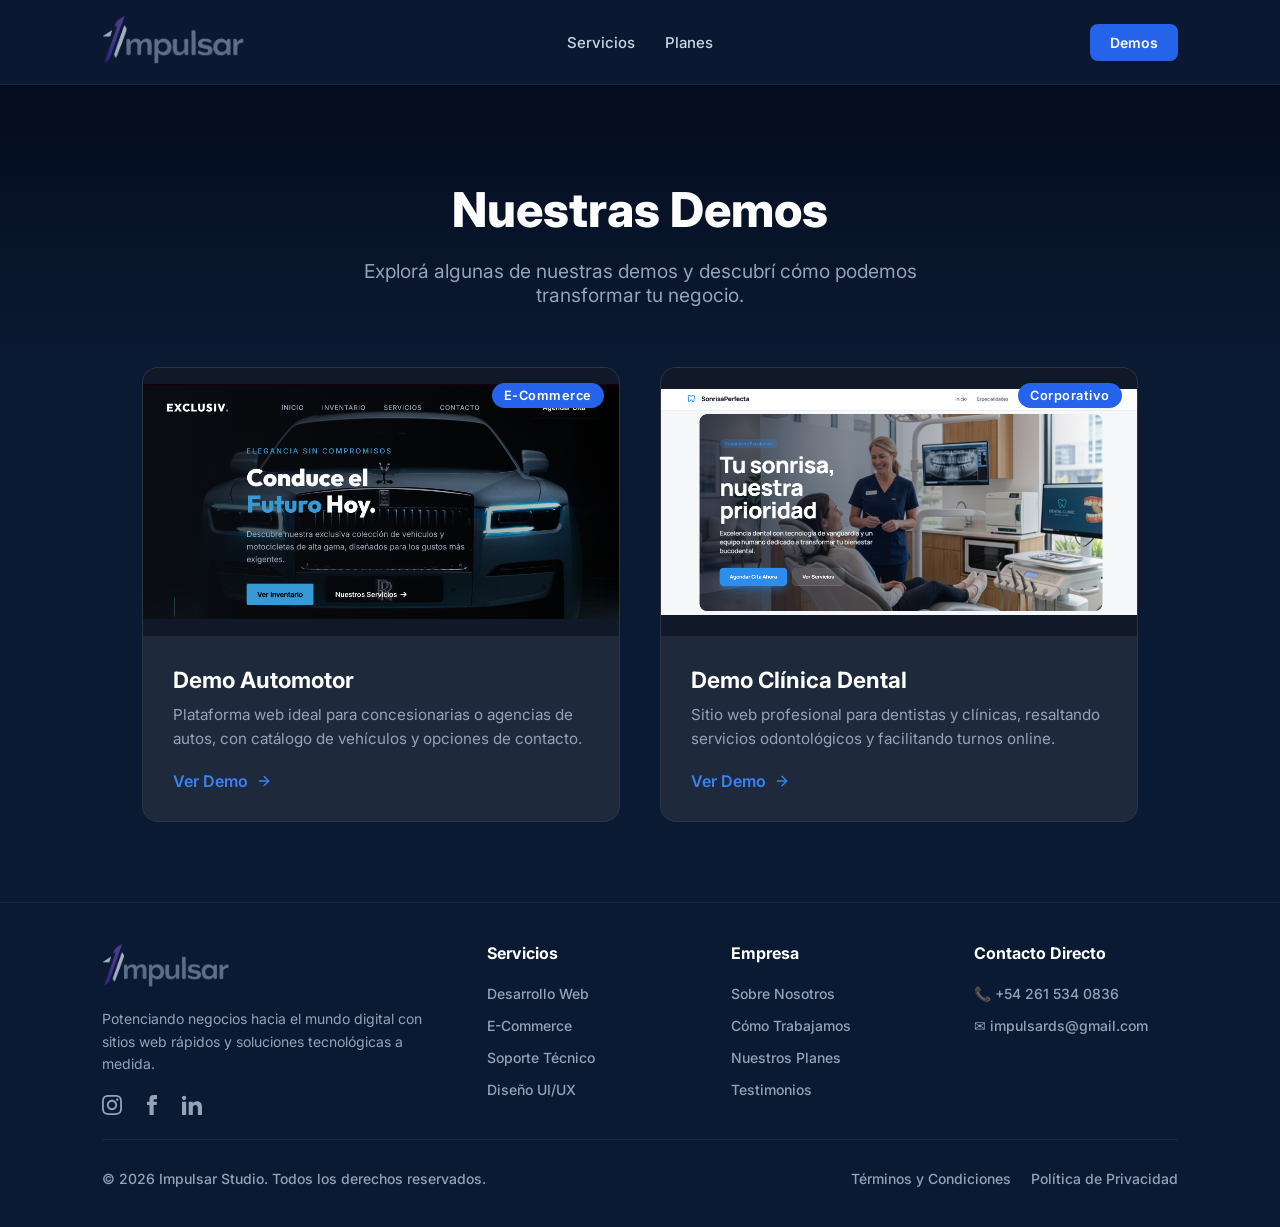
==== demos.html @ 62eaecca "feat: add floating WhatsApp button, update navigation link, and include demo project assets" ====
<!doctype html>
<html lang="es">
  <head>
    <meta charset="UTF-8" />
    <meta name="viewport" content="width=device-width, initial-scale=1.0" />
    <title>Demos | Impulsar Studio</title>

    <link rel="preconnect" href="https://fonts.googleapis.com" />
    <link rel="preconnect" href="https://fonts.gstatic.com" crossorigin />
    <link
      href="https://fonts.googleapis.com/css2?family=Inter:wght@400;500;600;700;800&display=swap"
      rel="stylesheet"
    />
    <link rel="stylesheet" href="css/reset.css" />
    <link rel="stylesheet" href="css/hero.css" />
    <link rel="stylesheet" href="css/footer.css" />
    <link rel="stylesheet" href="css/animations.css" />

    <style>
      .portfolio-header {
        text-align: center;
        padding: 180px 8% 60px;
        background: linear-gradient(to bottom, #020817, #0b1a33);
      }
      .portfolio-header h1 {
        font-size: 3rem;
        font-weight: 800;
        margin-bottom: 20px;
      }
      .portfolio-header p {
        font-size: 1.2rem;
        color: #94a3b8;
        max-width: 600px;
        margin: 0 auto;
      }

      .portfolio-grid {
        display: grid;
        grid-template-columns: repeat(auto-fit, minmax(320px, 1fr));
        gap: 40px;
        padding: 0 8% 80px;
        max-width: 1200px;
        margin: 0 auto;
      }

      .project-card {
        background: #1e293b;
        border-radius: 16px;
        overflow: hidden;
        border: 1px solid rgba(255, 255, 255, 0.05);
        transition:
          transform 0.4s ease,
          box-shadow 0.4s ease;
      }

      .project-card:hover {
        transform: translateY(-10px);
        box-shadow: 0 20px 40px rgba(0, 0, 0, 0.5);
        border-color: rgba(37, 99, 235, 0.4);
      }

      .project-image {
        width: 100%;
        aspect-ratio: 16 / 9;
        overflow: hidden;
        position: relative;
        background: #111827;
      }

      .project-image img {
        width: 100%;
        height: 100%;
        object-fit: contain;
        transition: transform 0.6s ease;
      }

      .project-card:hover .project-image img {
        transform: scale(1.05);
      }

      .project-category {
        position: absolute;
        top: 15px;
        right: 15px;
        background: #2563eb;
        color: white;
        padding: 5px 12px;
        border-radius: 20px;
        font-size: 0.8rem;
        font-weight: 600;
        letter-spacing: 0.5px;
      }

      .project-info {
        padding: 30px;
      }

      .project-info h3 {
        font-size: 1.4rem;
        color: #fff;
        margin-bottom: 10px;
      }

      .project-info p {
        color: #94a3b8;
        font-size: 0.95rem;
        line-height: 1.6;
        margin-bottom: 20px;
      }

      .project-link {
        display: inline-flex;
        align-items: center;
        gap: 8px;
        color: #3b82f6;
        font-weight: 600;
        text-decoration: none;
        transition: color 0.3s ease;
      }

      .project-link:hover {
        color: #60a5fa;
      }

      .project-link svg {
        transition: transform 0.3s ease;
      }

      .project-link:hover svg {
        transform: translateX(4px);
      }
    </style>
  </head>

  <body>
    <!-- ================= NAVBAR ================= -->
    <header
      class="navbar"
      style="background: rgba(11, 26, 51, 0.95); backdrop-filter: blur(10px)"
    >
      <div class="nav-brand">
        <a href="index.html">
          <img src="img/impulsar_logo.png" alt="Impulsar Studio" class="logo" />
        </a>
      </div>
      <div class="nav-menu">
        <ul class="nav-links">
          <li><a href="index.html#servicios">Servicios</a></li>
          <li><a href="index.html#precios">Planes</a></li>
        </ul>
        <a href="demos.html" class="nav-cta">Demos</a>
      </div>

      <!-- Hamburger Menu para móviles -->
      <button class="mobile-menu-btn" aria-label="Abrir menú">
        <svg
          xmlns="http://www.w3.org/2000/svg"
          width="24"
          height="24"
          viewBox="0 0 24 24"
          fill="none"
          stroke="currentColor"
          stroke-width="2"
          stroke-linecap="round"
          stroke-linejoin="round"
        >
          <line x1="3" y1="12" x2="21" y2="12"></line>
          <line x1="3" y1="6" x2="21" y2="6"></line>
          <line x1="3" y1="18" x2="21" y2="18"></line>
        </svg>
      </button>
    </header>

    <!-- ================= HEADER PORTAFOLIO ================= -->
    <section class="portfolio-header" data-animation="fade-up">
      <h1>Nuestras Demos</h1>
      <p>
        Explorá algunas de nuestras demos y descubrí cómo podemos transformar tu
        negocio.
      </p>
    </section>

    <!-- ================= GRID DE PROYECTOS ================= -->
    <section class="portfolio-grid">
      <!-- Proyecto 1: Tienda Online -->
      <div class="project-card" data-animation="fade-up" data-delay="100">
        <div class="project-image">
          <div class="project-category">E-Commerce</div>
          <img
            src="img/demo_automotor.png"
            alt="Demo Automotor"
          />
        </div>
        <div class="project-info">
          <h3>Demo Automotor</h3>
          <p>
            Plataforma web ideal para concesionarias o agencias de autos, con
            catálogo de vehículos y opciones de contacto.
          </p>
          <a href="https://impulsarplantilla1.netlify.app/" target="_blank" class="project-link">
            Ver Demo
            <svg
              xmlns="http://www.w3.org/2000/svg"
              width="16"
              height="16"
              viewBox="0 0 24 24"
              fill="none"
              stroke="currentColor"
              stroke-width="2"
              stroke-linecap="round"
              stroke-linejoin="round"
            >
              <line x1="5" y1="12" x2="19" y2="12"></line>
              <polyline points="12 5 19 12 12 19"></polyline>
            </svg>
          </a>
        </div>
      </div>

      <!-- Proyecto 2: Menú QR -->
      <div class="project-card" data-animation="fade-up" data-delay="200" style="display: none;">
        <div class="project-image">
          <div class="project-category">Gastronomía</div>
          <img
            src="https://images.unsplash.com/photo-1555396273-367ea4eb4db5?w=800&h=600&fit=crop"
            alt="Menú Digital Inteligente"
          />
        </div>
        <div class="project-info">
          <h3>Menú Digital Interactivo</h3>
          <p>
            Catálogo gastronómico accesible mediante códigos QR, optimizado para
            lectura ágil en móviles y con fotografías en alta calidad.
          </p>
          <a href="#" class="project-link">
            Ver Demo
            <svg
              xmlns="http://www.w3.org/2000/svg"
              width="16"
              height="16"
              viewBox="0 0 24 24"
              fill="none"
              stroke="currentColor"
              stroke-width="2"
              stroke-linecap="round"
              stroke-linejoin="round"
            >
              <line x1="5" y1="12" x2="19" y2="12"></line>
              <polyline points="12 5 19 12 12 19"></polyline>
            </svg>
          </a>
        </div>
      </div>

      <!-- Proyecto 3: Página Institucional -->
      <div class="project-card" data-animation="fade-up" data-delay="300">
        <div class="project-image">
          <div class="project-category">Corporativo</div>
          <img
            src="img/demo_dentista.png"
            alt="Demo Clínica Dental"
          />
        </div>
        <div class="project-info">
          <h3>Demo Clínica Dental</h3>
          <p>
            Sitio web profesional para dentistas y clínicas, resaltando
            servicios odontológicos y facilitando turnos online.
          </p>
          <a href="https://impulsarplantilla2.netlify.app/" target="_blank" class="project-link">
            Ver Demo
            <svg
              xmlns="http://www.w3.org/2000/svg"
              width="16"
              height="16"
              viewBox="0 0 24 24"
              fill="none"
              stroke="currentColor"
              stroke-width="2"
              stroke-linecap="round"
              stroke-linejoin="round"
            >
              <line x1="5" y1="12" x2="19" y2="12"></line>
              <polyline points="12 5 19 12 12 19"></polyline>
            </svg>
          </a>
        </div>
      </div>

      <!-- Proyecto 4: Landing Page -->
      <div class="project-card" data-animation="fade-up" data-delay="400" style="display: none;">
        <div class="project-image">
          <div class="project-category">Landing Page</div>
          <img
            src="https://images.unsplash.com/photo-1460925895917-afdab827c52f?w=800&h=600&fit=crop"
            alt="Campaña Inmobiliaria"
          />
        </div>
        <div class="project-info">
          <h3>Campaña Inmobiliaria</h3>
          <p>
            Página de aterrizaje de alta conversión diseñada específicamente
            para capturar leads y derivarlos a WhatsApp instantáneamente.
          </p>
          <a href="#" class="project-link">
            Ver Demo
            <svg
              xmlns="http://www.w3.org/2000/svg"
              width="16"
              height="16"
              viewBox="0 0 24 24"
              fill="none"
              stroke="currentColor"
              stroke-width="2"
              stroke-linecap="round"
              stroke-linejoin="round"
            >
              <line x1="5" y1="12" x2="19" y2="12"></line>
              <polyline points="12 5 19 12 12 19"></polyline>
            </svg>
          </a>
        </div>
      </div>
    </section>

    <!-- ================= FOOTER ================= -->
    <footer class="footer-section">
      <div class="footer-container">
        <div class="footer-brand">
          <div class="footer-brand-header">
            <img
              src="img/impulsar_logo.png"
              alt="Impulsar Studio Logo"
              class="footer-logo"
            />
          </div>
          <p>
            Potenciando negocios hacia el mundo digital con sitios web rápidos y
            soluciones tecnológicas a medida.
          </p>
          <ul class="footer-socials">
            <li>
              <a
                href="https://www.instagram.com/impulsar.ds?igsh=MTl3MHBjcjZ0eWt0cw=="
                target="_blank"
                aria-label="Instagram"
              >
                <!-- Instagram Icon -->
                <svg xmlns="http://www.w3.org/2000/svg" viewBox="0 0 24 24">
                  <path
                    d="M12 2.163c3.204 0 3.584.012 4.85.07 3.252.148 4.771 1.691 4.919 4.919.058 1.265.069 1.645.069 4.849 0 3.205-.012 3.584-.069 4.849-.149 3.225-1.664 4.771-4.919 4.919-1.266.058-1.644.07-4.85.07-3.204 0-3.584-.012-4.849-.07-3.26-.149-4.771-1.699-4.919-4.92-.058-1.265-.07-1.644-.07-4.849 0-3.204.013-3.583.07-4.849.149-3.227 1.664-4.771 4.919-4.919 1.266-.057 1.645-.069 4.849-.069zm0-2.163c-3.259 0-3.667.014-4.947.072-4.358.2-6.78 2.618-6.98 6.98-.059 1.281-.073 1.689-.073 4.948 0 3.259.014 3.668.072 4.948.2 4.358 2.618 6.78 6.98 6.98 1.281.058 1.689.072 4.948.072 3.259 0 3.668-.014 4.948-.072 4.354-.2 6.782-2.618 6.979-6.98.059-1.28.073-1.689.073-4.948 0-3.259-.014-3.667-.072-4.947-.196-4.354-2.617-6.78-6.979-6.98-1.281-.059-1.69-.073-4.949-.073zm0 5.838c-3.403 0-6.162 2.759-6.162 6.162s2.759 6.163 6.162 6.163 6.162-2.759 6.162-6.163c0-3.403-2.759-6.162-6.162-6.162zm0 10.162c-2.209 0-4-1.79-4-4 0-2.209 1.791-4 4-4s4 1.791 4 4c0 2.21-1.791 4-4 4zm6.406-11.845c-.796 0-1.441.645-1.441 1.44s.645 1.44 1.441 1.44c.795 0 1.439-.645 1.439-1.44s-.644-1.44-1.439-1.44z"
                  />
                </svg>
              </a>
            </li>
            <li>
              <a
                href="https://www.facebook.com/share/17s3nPwLS1/"
                target="_blank"
                aria-label="Facebook"
              >
                <!-- Facebook Icon -->
                <svg xmlns="http://www.w3.org/2000/svg" viewBox="0 0 24 24">
                  <path
                    d="M9 8h-3v4h3v12h5v-12h3.642l.358-4h-4v-1.667c0-.955.192-1.333 1.115-1.333h2.885v-5h-3.808c-3.596 0-5.192 1.583-5.192 4.615v3.385z"
                  />
                </svg>
              </a>
            </li>
            <li>
              <a
                href="https://www.linkedin.com/in/impulsarstudio"
                target="_blank"
                aria-label="LinkedIn"
              >
                <!-- LinkedIn Icon -->
                <svg xmlns="http://www.w3.org/2000/svg" viewBox="0 0 24 24">
                  <path
                    d="M4.98 3.5c0 1.381-1.11 2.5-2.48 2.5s-2.48-1.119-2.48-2.5c0-1.38 1.11-2.5 2.48-2.5s2.48 1.12 2.48 2.5zm.02 4.5h-5v16h5v-16zm7.982 0h-4.968v16h4.969v-8.399c0-4.67 6.029-5.052 6.029 0v8.399h4.988v-10.131c0-7.88-8.922-7.593-11.018-3.714v-2.155z"
                  />
                </svg>
              </a>
            </li>
          </ul>
        </div>

        <div class="footer-links-grid">
          <div class="footer-column">
            <h3>Servicios</h3>
            <ul>
              <li><a href="index.html#servicios">Desarrollo Web</a></li>
              <li><a href="index.html#servicios">E-Commerce</a></li>
              <li><a href="index.html#servicios">Soporte Técnico</a></li>
              <li><a href="index.html#servicios">Diseño UI/UX</a></li>
            </ul>
          </div>

          <div class="footer-column">
            <h3>Empresa</h3>
            <ul>
              <li><a href="sobre-nosotros.html">Sobre Nosotros</a></li>
              <li><a href="index.html#como-trabajamos">Cómo Trabajamos</a></li>
              <li><a href="index.html#precios">Nuestros Planes</a></li>
              <li><a href="index.html#testimonios">Testimonios</a></li>
            </ul>
          </div>
          <div class="footer-column">
            <h3>Contacto Directo</h3>
            <ul>
              <li><a href="#">📞 +54 261 534 0836</a></li>
              <li><a href="#">✉ impulsards@gmail.com</a></li>
            </ul>
          </div>
        </div>
      </div>

      <div class="footer-bottom">
        <p>© 2026 Impulsar Studio. Todos los derechos reservados.</p>
        <ul class="footer-legal-links">
          <li><a href="terminos.html">Términos y Condiciones</a></li>
          <li><a href="privacidad.html">Política de Privacidad</a></li>
        </ul>
      </div>
    </footer>

    <script src="js/main.js"></script>
  </body>
</html>
---- css/hero.css ----
/* ================= HERO ================= */

.hero {
  height: 100vh;
  background-image:
    linear-gradient(rgba(11, 26, 51, 0.7), rgba(11, 26, 51, 0.7)),
    url("../img/fondo1_animado.gif");
  background-size: cover;
  background-position: center;
  display: flex;
  flex-direction: column;
  justify-content: center;
  align-items: center;
  text-align: center;
}

.navbar {
  position: fixed;
  top: 0;
  left: 0;
  width: 100%;
  display: flex;
  justify-content: space-between;
  align-items: center;
  padding: 15px 8%;
  background: rgba(11, 26, 51, 0.6);
  backdrop-filter: blur(10px);
  -webkit-backdrop-filter: blur(10px);
  z-index: 1000;
  border-bottom: 1px solid rgba(255, 255, 255, 0.05);
}

.logo {
  height: 50px;
  width: auto;
}

.nav-menu {
  display: flex;
  align-items: center;
  gap: 30px;
}

.mobile-menu-btn {
  display: none;
  background: transparent;
  border: none;
  color: white;
  cursor: pointer;
}

.nav-links {
  position: absolute;
  left: 50%;
  transform: translateX(-50%);
  display: flex;
  gap: 30px;
  list-style: none;
}

.nav-links a {
  color: #cbd5e1;
  text-decoration: none;
  font-size: 15px;
  font-weight: 500;
  transition: 0.3s;
}

.nav-links a:hover {
  color: #fff;
}

.nav-cta {
  background: #2563eb;
  padding: 10px 20px;
  border-radius: 8px;
  color: white;
  text-decoration: none;
  font-weight: 600;
  font-size: 14px;
  transition: 0.3s;
}

.nav-cta:hover {
  background: #1d4ed8;
}

.hero-content h1 {
  font-size: 56px;
  font-weight: 800;
  letter-spacing: -1.5px;
  line-height: 1.1;
  margin-bottom: 24px;
  max-width: 800px;
  margin-left: auto;
  margin-right: auto;
}

.hero-content p {
  font-size: 20px;
  line-height: 1.6;
  color: #cbd5e1;
  margin-bottom: 40px;
  max-width: 650px;
  margin-left: auto;
  margin-right: auto;
}

.btn-primary {
  background: #2563eb;
  padding: 14px 28px;
  border-radius: 8px;
  text-decoration: none;
  color: white;
  transition: 0.3s;
}

.btn-primary:hover {
  background: #1d4ed8;
}

/* ================= RESPONSIVE NAVBAR ================= */
@media (max-width: 900px) {
  .mobile-menu-btn {
    display: block;
    z-index: 1001;
  }

  .nav-menu {
    position: absolute;
    top: 100%;
    left: 0;
    width: 100%;
    background: rgba(11, 26, 51, 0.95);
    backdrop-filter: blur(10px);
    flex-direction: column;
    align-items: center;
    padding: 30px 0;
    gap: 20px;
    border-bottom: 1px solid rgba(255, 255, 255, 0.05);
    display: none; /* Hidden by default */
  }

  .nav-menu.active {
    display: flex;
  }

  .nav-links {
    position: static;
    transform: none;
    flex-direction: column;
    align-items: center;
    gap: 20px;
  }
}

@media (max-width: 768px) {
  .hero-content h1 {
    font-size: 32px;
  }

  .hero-content p {
    font-size: 16px;
  }

  .hide-mobile {
    display: none !important;
  }
}
---- css/footer.css ----
/* ================= FOOTER ================= */

.footer-section {
  padding: 40px 8%;
  background: #0b1a33;
  border-top: 1px solid rgba(255, 255, 255, 0.05);
}

.footer-container {
  display: flex;
  flex-direction: column;
  gap: 40px;
  max-width: 1200px;
  margin: 0 auto;
}

@media (min-width: 1024px) {
  .footer-container {
    flex-direction: row;
    justify-content: space-between;
    align-items: flex-start;
  }
}

.footer-brand {
  display: flex;
  flex-direction: column;
  gap: 20px;
  flex: 1;
}

.footer-brand-header {
  display: flex;
  align-items: center;
  gap: 10px;
}

.footer-logo {
  height: 45px;
  width: auto;
}

.footer-brand p {
  color: #94a3b8;
  font-size: 14px;
  line-height: 1.6;
  max-width: 320px;
}

.footer-socials {
  display: flex;
  gap: 20px;
  list-style: none;
}

.footer-socials a {
  color: #94a3b8;
  transition: 0.3s;
}

.footer-socials a:hover {
  color: #5b44c1;
}

/* Redes SVG icons (simulating react-icons/lucide) */
.footer-socials svg {
  width: 20px;
  height: 20px;
  fill: currentColor;
}

.footer-links-grid {
  display: grid;
  grid-template-columns: 1fr;
  gap: 40px;
  flex: 2;
  width: 100%;
}

@media (min-width: 768px) {
  .footer-links-grid {
    grid-template-columns: repeat(3, 1fr);
  }
}

.footer-column h3 {
  font-size: 16px;
  font-weight: 700;
  margin-bottom: 20px;
}

.footer-column ul {
  list-style: none;
  display: flex;
  flex-direction: column;
  gap: 12px;
}

.footer-column a {
  color: #94a3b8;
  font-size: 14px;
  font-weight: 500;
  text-decoration: none;
  transition: 0.3s;
}

.footer-column a:hover {
  color: #5b44c1;
}

.footer-bottom {
  display: flex;
  flex-direction: column;
  gap: 20px;
  padding-top: 30px;
  margin-top: 20px;
  border-top: 1px solid rgba(255, 255, 255, 0.05);
  font-size: 14px;
  font-weight: 500;
  color: #94a3b8;
}

@media (min-width: 768px) {
  .footer-bottom {
    flex-direction: row;
    justify-content: space-between;
    align-items: center;
  }
}

.footer-legal-links {
  display: flex;
  flex-direction: column;
  gap: 10px;
  list-style: none;
}

@media (min-width: 768px) {
  .footer-legal-links {
    flex-direction: row;
    gap: 20px;
  }
}

.footer-legal-links a {
  color: #94a3b8;
  text-decoration: none;
  transition: 0.3s;
}

.footer-legal-links a:hover {
  color: #5b44c1;
}

/* ================= RESPONSIVE ================= */

@media (max-width: 768px) {
  .hero-content h1 {
    font-size: 32px;
  }

  .logo {
    width: 150px;
  }

  .service-image {
    height: 180px;
  }
}
---- css/animations.css ----
/* =========================================
   ANIMACIONES DE ENTRADA (NUEVO)
   ========================================= */

[data-animation] {
  opacity: 0;
  will-change: transform, opacity;
  transition: all 0.8s cubic-bezier(0.2, 0.8, 0.2, 1);
}

/* Tipos de animaciones iniciales según el data-animation */
[data-animation="fade-up"] {
  transform: translateY(40px);
}
[data-animation="fade-in"] {
  transform: scale(0.95);
}
[data-animation="slide-left"] {
  transform: translateX(-40px);
}
[data-animation="slide-right"] {
  transform: translateX(40px);
}

/* Clase que se agrega con JS cuando entra en pantalla */
[data-animation].is-visible {
  opacity: 1;
  transform: translate(0) scale(1);
}

/* Retrasos secuenciales (Data-delay) */
[data-delay="100"] {
  transition-delay: 100ms;
}
[data-delay="200"] {
  transition-delay: 200ms;
}
[data-delay="300"] {
  transition-delay: 300ms;
}
[data-delay="400"] {
  transition-delay: 400ms;
}
[data-delay="500"] {
  transition-delay: 500ms;
}
[data-delay="600"] {
  transition-delay: 600ms;
}
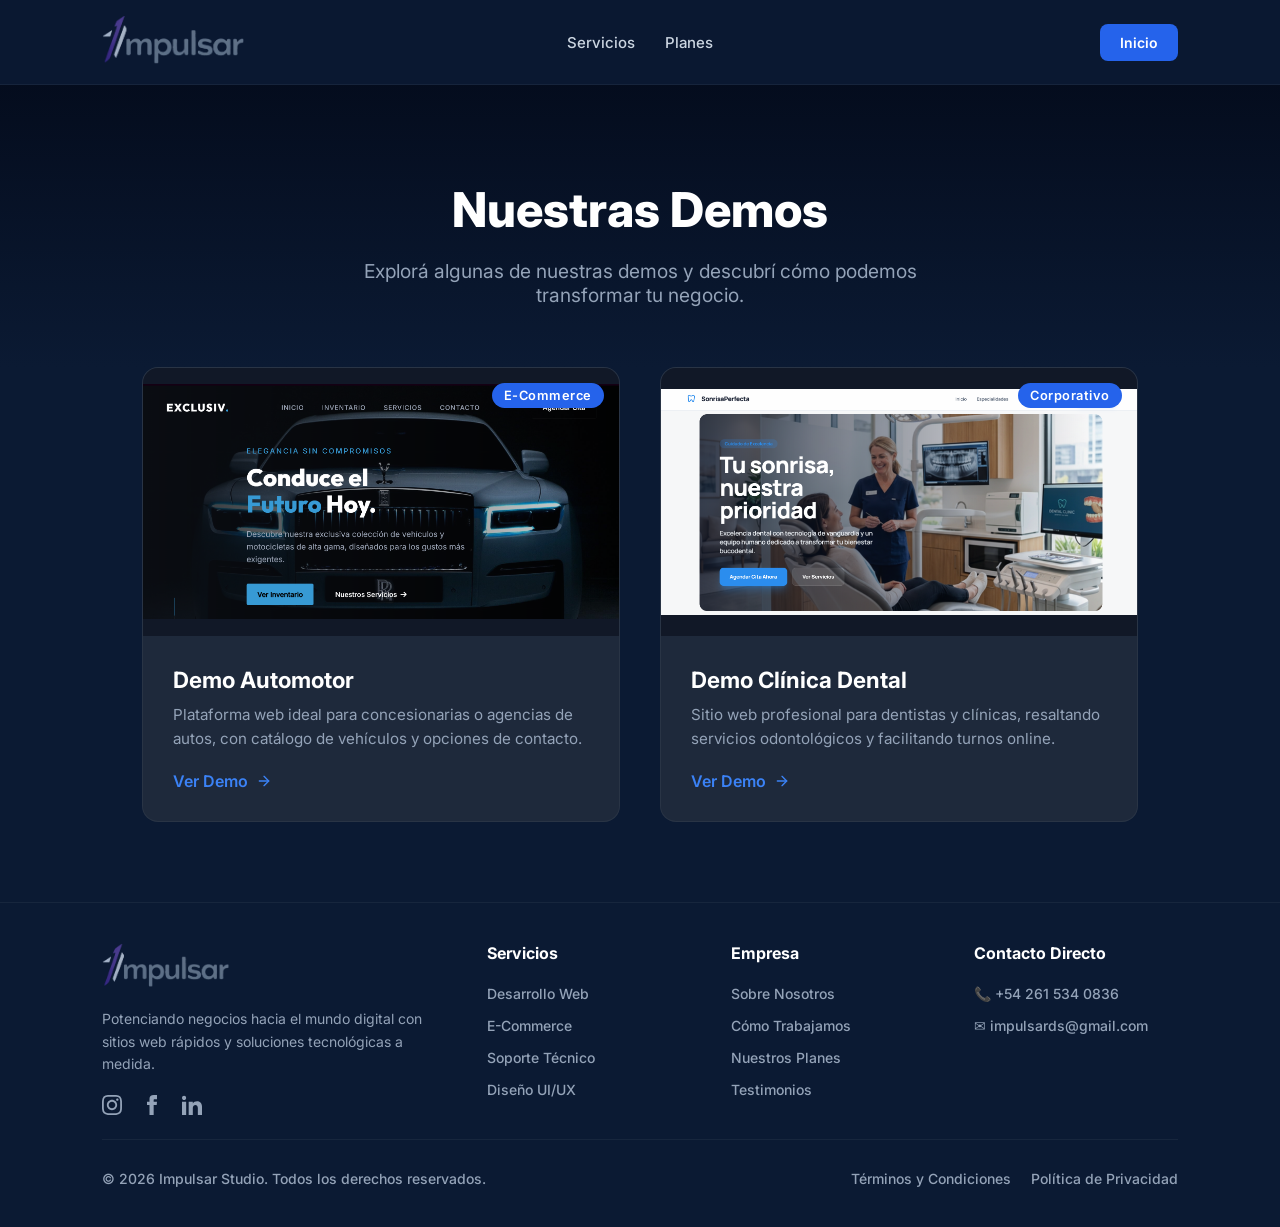
==== commit fc7e8d19: "chore: rename navigation links to Proyectos and Inicio for improved consistency" ====
--- a/demos.html
+++ b/demos.html
@@ -148,7 +148,7 @@
           <li><a href="index.html#servicios">Servicios</a></li>
           <li><a href="index.html#precios">Planes</a></li>
         </ul>
-        <a href="demos.html" class="nav-cta">Demos</a>
+        <a href="index.html" class="nav-cta">Inicio</a>
       </div>
 
       <!-- Hamburger Menu para móviles -->
